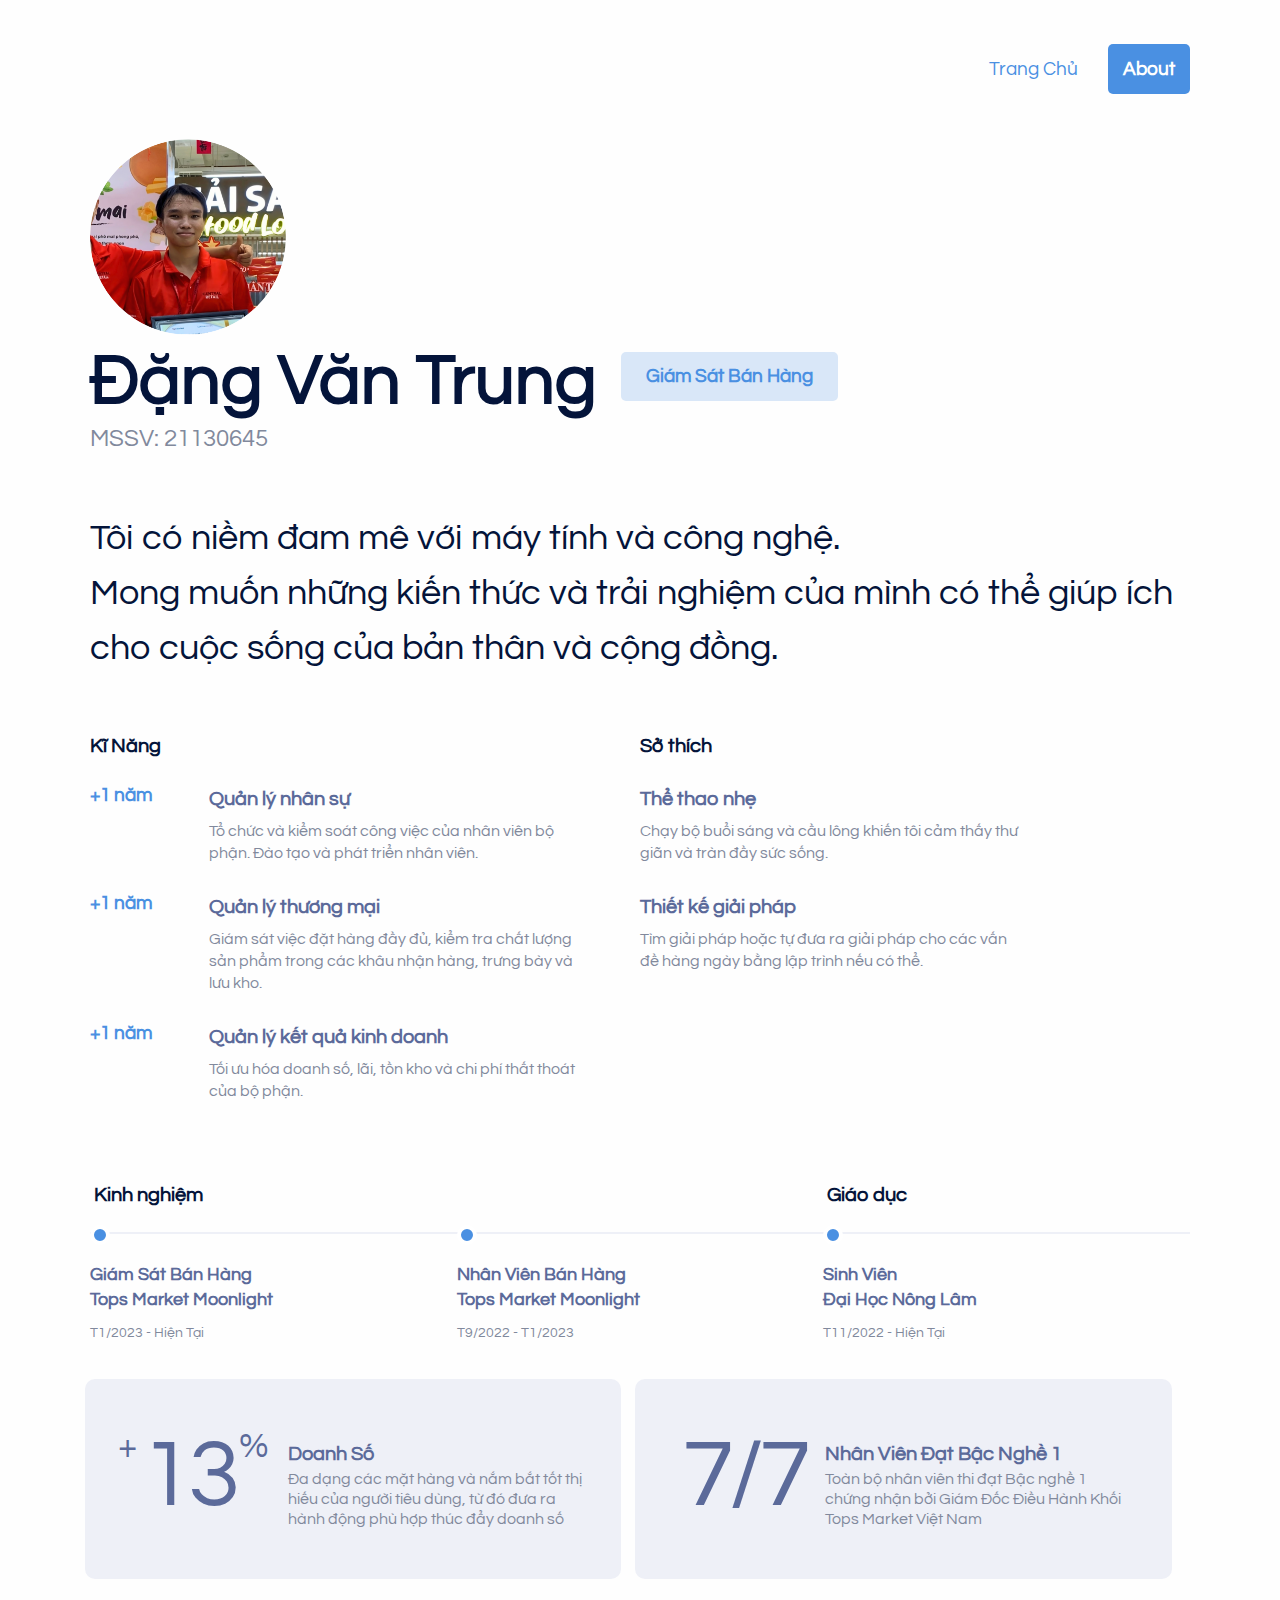
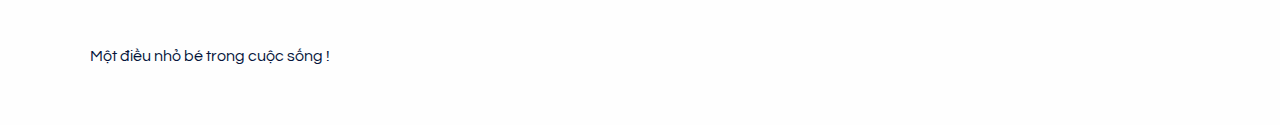
==== about.html @ 810014c7 "Update" ====
<!DOCTYPE html>
<html>
  <head>
    <title>About</title>
    <link rel="stylesheet" type="text/css" href="/styles.css" />
    <meta name="viewport" content="width=device-width, initial-scale=1.0" />
    <link rel="stylesheet" href="./css/about.css" />
  </head>
  <body>
    <header>
      <div class="container">
        <ul class="menu">
          <li class="menu-item">
            <a href="./index.html" class="menu-link">Trang Chủ</a>
          </li>
          <li class="menu-item">
            <a href="./about.html" class="menu-link menu-link--active">About</a>
          </li>
        </ul>
      </div>
    </header>

    <div class="container">
      <div class="hero">
        <img src="./images/avata.png" alt="Dang Van Trung" class="avata" />
        <h1 class="name">Đặng Văn Trung</h1>
        <span class="job-title">Giám Sát Bán Hàng</span>
        <span class="student-id">MSSV: 21130645</span>

        <h2 class="lead">
          Tôi có niềm đam mê với máy tính và công nghệ.
          <br />
          Mong muốn những kiến thức và trải nghiệm của mình có thể giúp ích cho
          cuộc sống của bản thân và cộng đồng.
        </h2>
      </div>
    </div>

    <div class="container">
      <div class="main-content">
        <div class="sections">
          <h2 class="section-title">Kĩ Năng</h2>

          <div class="list-card">
            <span class="exp">+1 năm</span>
            <div>
              <h3>Quản lý nhân sự</h3>
              <span
                >Tổ chức và kiểm soát công việc của nhân viên bộ phận. Đào tạo
                và phát triển nhân viên.</span
              >
            </div>
          </div>

          <div class="list-card">
            <span class="exp">+1 năm</span>
            <div>
              <h3>Quản lý thương mại</h3>
              <span
                >Giám sát việc đặt hàng đầy đủ, kiểm tra chất lượng sản phẩm
                trong các khâu nhận hàng, trưng bày và lưu kho.</span
              >
            </div>
          </div>

          <div class="list-card">
            <span class="exp">+1 năm</span>
            <div>
              <h3>Quản lý kết quả kinh doanh</h3>
              <span
                >Tối ưu hóa doanh số, lãi, tồn kho và chi phí thất thoát của bộ
                phận.</span
              >
            </div>
          </div>
        </div>
        <div class="sections">
          <h2 class="section-title">Sở thích</h2>

          <div class="list-card">
            <div>
              <h3>Thể thao nhẹ</h3>
              <span
                >Chạy bộ buổi sáng và cầu lông khiến tôi cảm thấy thư giãn và
                tràn đầy sức sống.</span
              >
            </div>
          </div>

          <div class="list-card">
            <div>
              <h3>Thiết kế giải pháp</h3>
              <span
                >Tìm giải pháp hoặc tự đưa ra giải pháp cho các vấn đề hàng ngày
                bằng lập trình nếu có thể.</span
              >
            </div>
          </div>
        </div>
      </div>
    </div>

    <!-- Timeeline -->

    <div class="container">
      <ol class="timeline">
        <li class="timeline-item">
          <p class="line">Kinh nghiệm</p>
          <span class="point"></span>
          <p class="description">
            Giám Sát Bán Hàng <br />
            Tops Market Moonlight
          </p>
          <span class="date">T1/2023 - Hiện Tại</span>
        </li>
        <li class="timeline-item">
          <span class="point"></span>
          <p class="description">
            Nhân Viên Bán Hàng<br />
            Tops Market Moonlight
          </p>
          <span class="date">T9/2022 - T1/2023</span>
        </li>
        <li class="timeline-item">
          <p class="line">Giáo dục</p>
          <span class="point"></span>
          <p class="description">
            Sinh Viên <br />
            Đại Học Nông Lâm
          </p>
          <span class="date">T11/2022 - Hiện Tại</span>
        </li>
      </ol>
    </div>

    <br /><br />
    <!-- Achievements -->

    <div class="container cards">
      <div class="card">
        <div class="skill-level">
          <span>+</span>
          <h2>13</h2>
          <span>%</span>
        </div>

        <div class="skill-meta">
          <h3>Doanh Số</h3>
          <span
            >Đa dạng các mặt hàng và nắm bắt tốt thị hiếu của người tiêu dùng,
            từ đó đưa ra hành động phù hợp thúc đẩy doanh số</span
          >
        </div>
      </div>

      <div class="card">
        <div class="skill-level">
          <h2>7/7</h2>
          <!-- <span>Full</span> -->
        </div>

        <div class="skill-meta">
          <h3>Nhân Viên Đạt Bậc Nghề 1</h3>
          <span
            >Toàn bộ nhân viên thi đạt Bậc nghề 1 chứng nhận bởi Giám Đốc Điều
            Hành Khối Tops Market Việt Nam</span
          >
        </div>
      </div>
    </div>
    <footer class="container">
      <span style="font-size: 16px; margin-top: ">
        Một điều nhỏ bé trong cuộc sống !
      </span>
    </footer>
  </body>
</html>
---- css/about.css ----
/*Load google font*/
@import url("https://fonts.googleapis.com/css?family=Questrial:300,400,700");
* {
  margin: 0;
  padding: 0;
  box-sizing: border-box;
}
a {
  text-decoration: none;
  text-transform: none;
  color: #4a90e2;
}

body {
  line-height: 1;
  font-family: Questrial, ubuntu, -apple-system, BlinkMacSystemFont, Segoe UI,
    Roboto, Oxygen, Ubuntu, Cantarell, Open Sans, Helvetica Neue, sans-serif;
  text-rendering: optimizeLegibility;
  -webkit-font-smoothing: antialiased;
  font-size: 19px;
  background-color: #fefefe;
  color: #04143a;
}
ol,
ul {
  list-style: none;
}
img {
  display: block;
  max-width: 100%;
}
/* Reset ends */
.menu {
  display: flex;
  align-items: center;
  justify-content: flex-end;
  gap: 15px;
}
.menu-link {
  font-weight: 400;
  padding: 15px;
  border-radius: 5px;
}
.menu-link--active {
  font-weight: bold;
  background-color: #4a90e2;
  color: white;
}
/*Hero section*/

.container {
  max-width: 1100px;
  height: auto;
  margin: 60px auto;
}

.hero {
  margin: 50px auto;
  position: relative;
}

.avata {
  width: 196px;
  height: 196px;
  border-radius: 50%;
  display: block;
  margin-bottom: 12px;
}

h1.name {
  font-size: 70px;
  /* font-weight: 300; */
  display: inline-block;
}

.job-title {
  vertical-align: top;
  background-color: #d9e7f8;
  color: #4a90e2;
  font-weight: 600;
  margin-top: 5px;
  margin-left: 20px;
  border-radius: 5px;
  display: inline-block;
  padding: 15px 25px;
}

.student-id {
  display: block;
  font-size: 24px;
  font-weight: 300;
  color: #81899c;
  margin-top: 10px;
}

.lead {
  font-size: 36px;
  font-weight: 400;
  margin-top: 60px;
  line-height: 55px;
}

/*hero ends*/

/*skills & intrests*/

.section-title {
  font-size: 20px;
  font-weight: 600;
  margin-bottom: 15px;
  gap: 30px;
}
.sections {
  width: 50%;
}
.list-card {
  margin: 30px 0;
}

.list-card .exp,
.list-card div {
  display: inline-block;
  vertical-align: top;
}

.list-card .exp {
  margin-right: 15px;
  color: #4a90e2;
  font-weight: 600;
  width: 100px;
}

.list-card div {
  width: 70%;
}

.list-card h3 {
  font-size: 20px;
  font-weight: 600;
  color: #5b6a9a;
  line-height: 26px;
  margin-bottom: 8px;
}

.list-card div span {
  font-size: 16px;
  color: #81899c;
  line-height: 22px;
}

/*skill and intrests ends*/

/* Achievements */

.cards {
  max-width: 1120px;
  display: block;
  margin-top: 0px;
}

.card {
  width: 47.9%;
  height: 200px;
  background-color: #eef0f7;
  display: inline-block;
  margin: 7px 5px;
  vertical-align: top;
  border-radius: 10px;
  text-align: center;
  padding-top: 50px;
}

.card-active,
.card:hover {
  transform: scale(1.02);
  transition: 0.5s;
  background-color: #fff;
  box-shadow: 0px 5px 50px -8px #ddd;
  cursor: pointer;
}

.skill-level {
  display: inline-block;
  max-width: 160px;
}

.skill-level span {
  font-size: 35px;
  font-weight: 300;
  color: #5b6a9a;
  vertical-align: top;
}

.skill-level h2 {
  font-size: 95px;
  font-weight: 300;
  display: inline-block;
  vertical-align: top;
  color: #5b6a9a;
  letter-spacing: -5px;
}

.skill-meta {
  vertical-align: top;
  display: inline-block;
  max-width: 300px;
  text-align: left;
  margin-top: 15px;
  margin-left: 15px;
}

.skill-meta h3 {
  font-size: 20px;
  font-weight: 800;
  color: #5b6a9a;
  margin-bottom: 5px;
}

.skill-meta span {
  color: #81899c;
  line-height: 20px;
  font-size: 16px;
}

/* Achievements ends */

/* Timeline styles*/

ol {
  position: relative;
  display: block;
  margin: 100px 0;
  height: 2px;
  background: #eef0f7;
}
ol::before,
ol::after {
  content: "";
  position: absolute;
  top: -10px;
  display: block;
  width: 0;
  height: 0;
  border-radius: 10px;
  border: 0px solid #31708f;
}
ol::before {
  left: -5px;
}
ol::after {
  right: -10px;
  border: 0px solid transparent;
  border-right: 0;
  border-left: 20px solid #31708f;
  border-radius: 3px;
}

/* ---- Timeline elements ---- */
.timeline {
  display: flex;
}
.timeline-item {
  position: relative;
  height: 50px;
  flex-basis: 33.33%;
}
.timeline-item .line {
  position: absolute;
  top: -47px;
  left: 1%;
  font-size: 20px;
  font-weight: 600;
  color: #04143a;
}
.timeline-item .point {
  position: absolute;
  content: "";
  top: -7px;
  left: 0%;
  display: block;
  width: 20px;
  height: 20px;
  border: 4px solid #fff;
  border-radius: 10px;
  background-color: #4a90e2;
}
.timeline-item .description {
  padding: 10px 0;
  margin-top: 20px;
  position: relative;
  font-weight: normal;
  z-index: 1;
  max-width: 95%;
  font-size: 18px;
  font-weight: 600;
  line-height: 25px;
  color: #5b6a9a;
}

.timeline .date {
  font-size: 14px;
  color: #81899c;
  font-weight: 300;
}

/* ---- Hover effects ---- */
li:hover {
  color: #48a4d2;
}
li .description {
  display: block;
}

/*timeline ends*/

/* Media queries*/

@media (max-width: 1024px) {
  .container {
    padding: 15px;
    margin: 0px auto;
  }
  .cards {
    margin-top: 0px;
  }
}

@media (max-width: 768px) {
  .container {
    padding: 15px;
    margin: 0px auto;
  }
  .cards {
    margin-top: 0px;
  }

  .card {
    padding: 15px;
    text-align: left;
  }
  .card h2 {
    font-size: 70px;
  }

  .timeline {
    border: none;
    background-color: rgba(0, 0, 0, 0);
  }

  .timeline li {
    margin-top: 70px;
    height: 150px;
  }
}

@media (max-width: 425px) {
  h1.name {
    font-size: 40px;
  }

  .timeline {
    display: none;
  }

  .job-title {
    position: absolute;
    font-size: 15px;
    top: -40px;
    right: 20px;
    padding: 10px;
  }

  .lead {
    margin-top: 15px;
    font-size: 20px;
    line-height: 28px;
    text-align: justify;
  }
  .container {
    margin: 0px;
    padding: 0 15px;
  }
  footer {
    margin-top: 2050px;
  }
}

/* End of all :P*/

.main-content {
  display: flex;
}
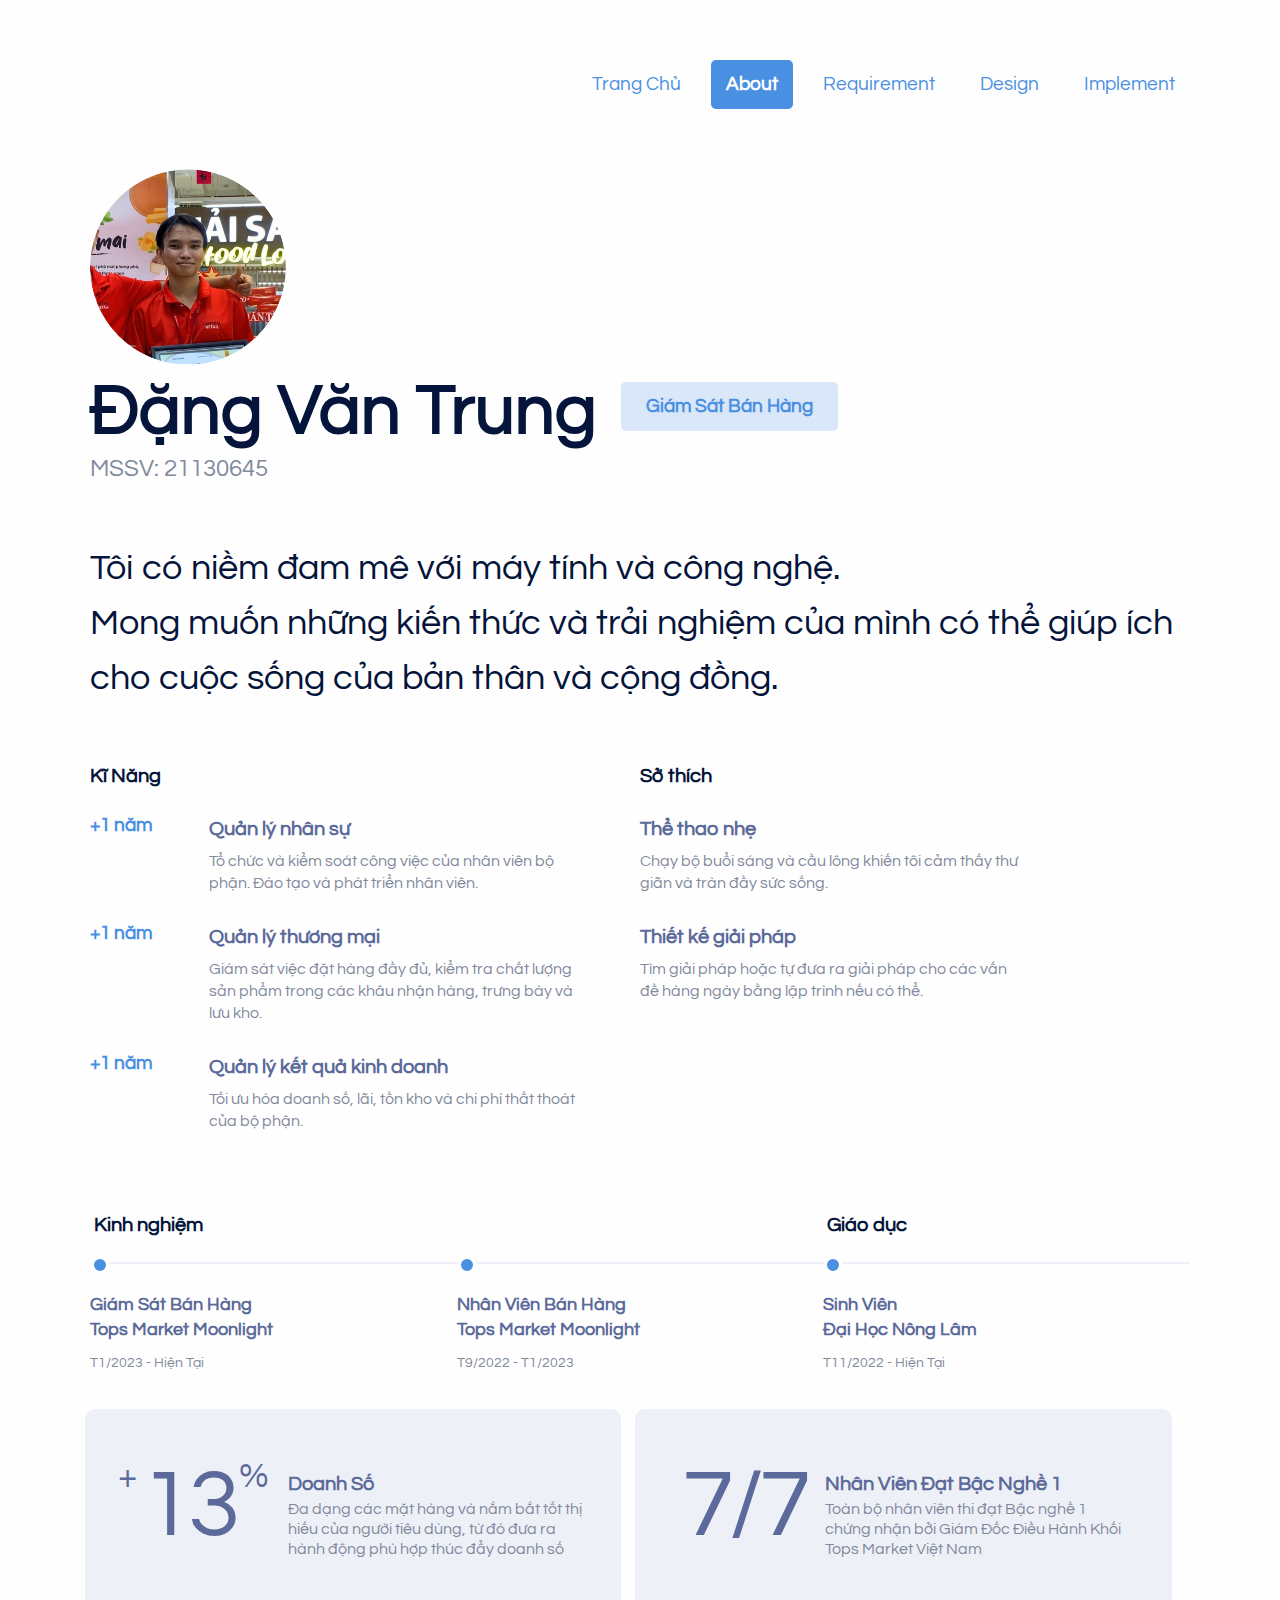
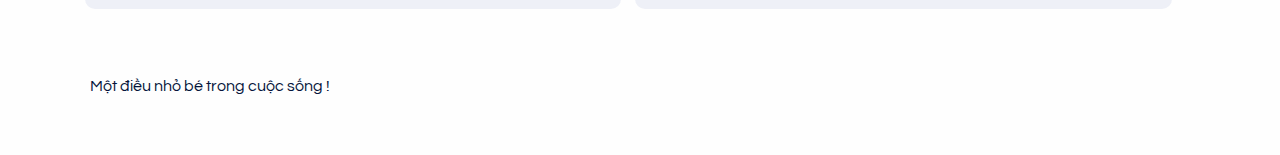
==== commit 1ea673c9: "Upload my day" ====
--- a/about.html
+++ b/about.html
@@ -15,6 +15,15 @@
           </li>
           <li class="menu-item">
             <a href="./about.html" class="menu-link menu-link--active">About</a>
+          </li>
+          <li class="menu-item">
+            <a href="./requirement.html" class="menu-link">Requirement</a>
+          </li>
+          <li class="menu-item">
+            <a href="./design.html" class="menu-link">Design</a>
+          </li>
+          <li class="menu-item">
+            <a href="./about.html" class="menu-link">Implement</a>
           </li>
         </ul>
       </div>
--- a/css/about.css
+++ b/css/about.css
@@ -6,6 +6,7 @@
   box-sizing: border-box;
 }
 a {
+  display: block;
   text-decoration: none;
   text-transform: none;
   color: #4a90e2;
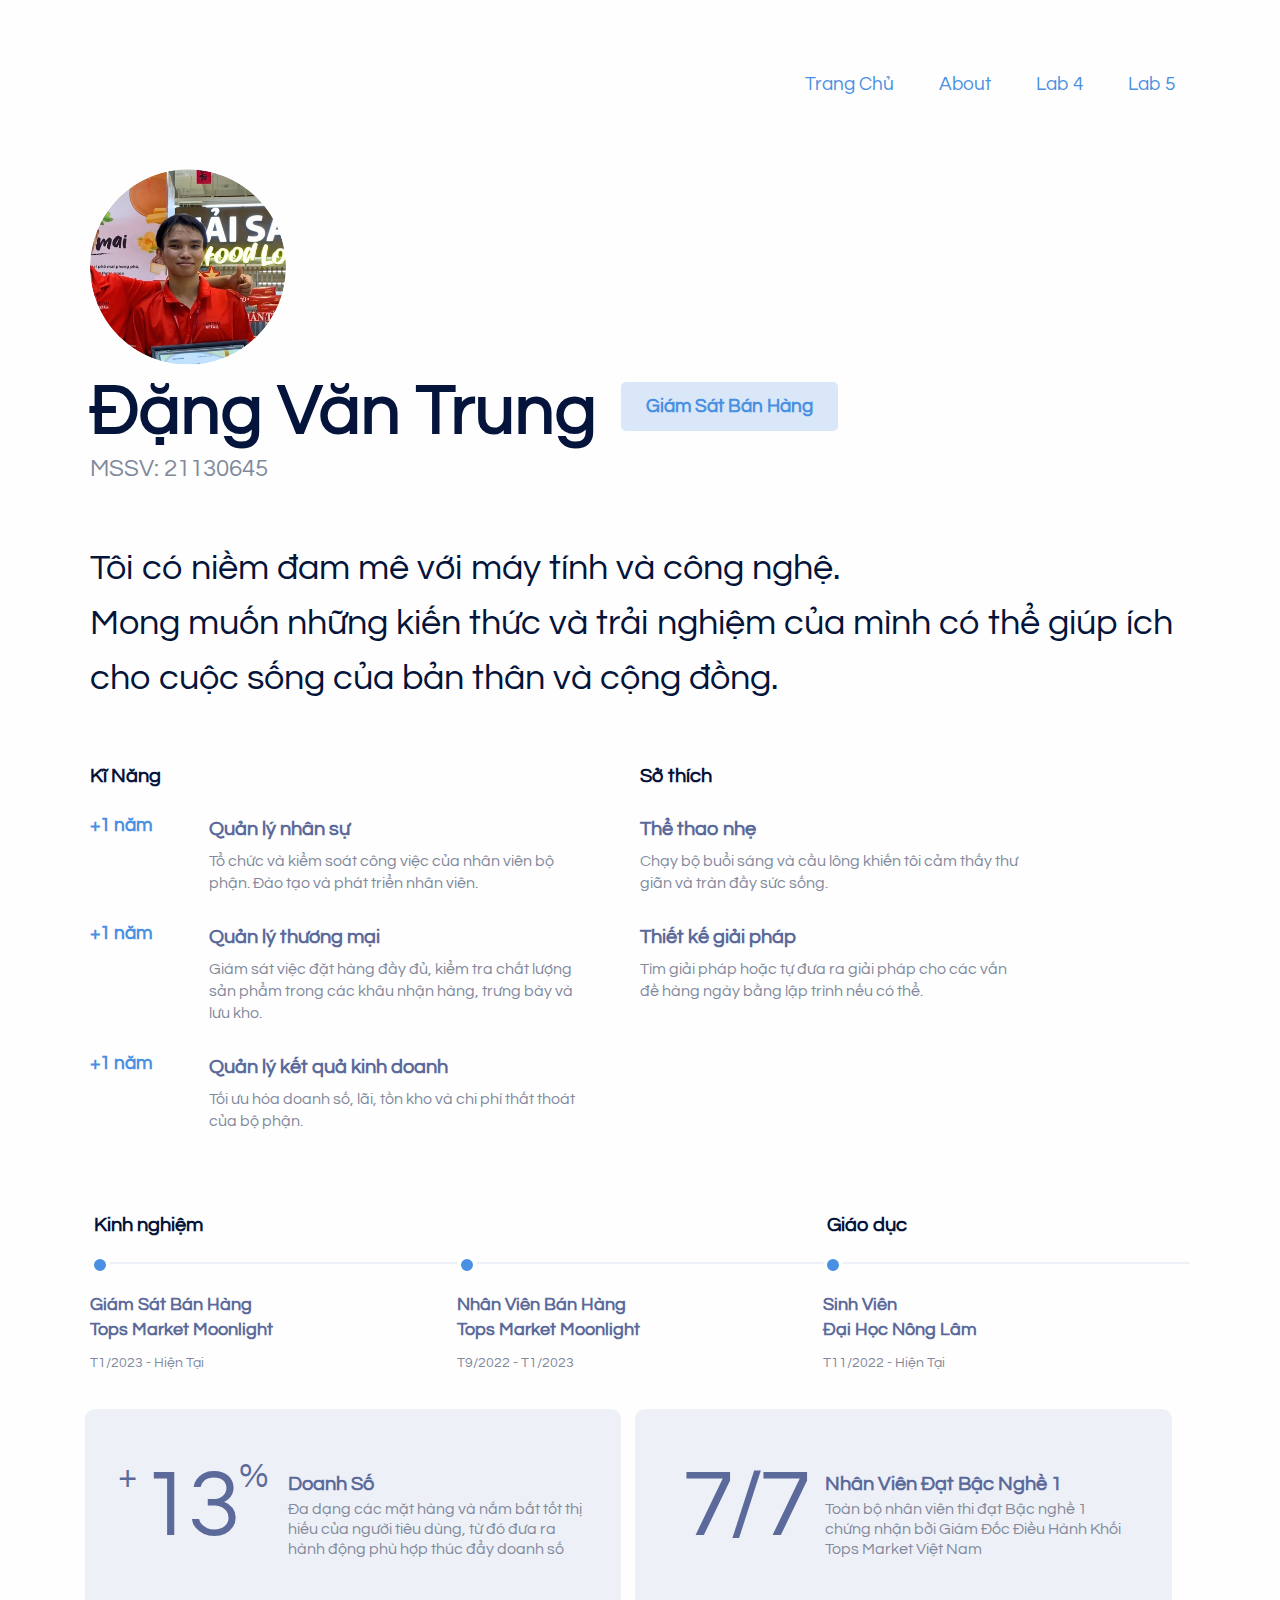
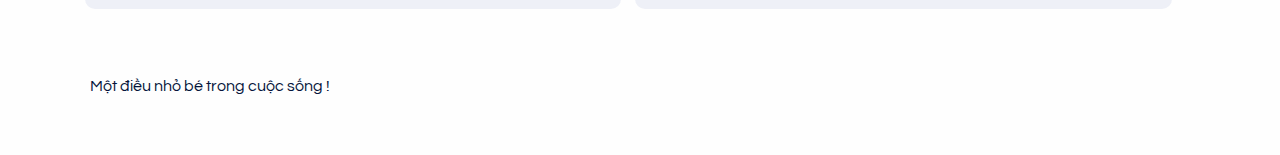
==== commit 024f6f5c: "Lab5" ====
--- a/about.html
+++ b/about.html
@@ -14,16 +14,13 @@
             <a href="./index.html" class="menu-link">Trang Chủ</a>
           </li>
           <li class="menu-item">
-            <a href="./about.html" class="menu-link menu-link--active">About</a>
+            <a href="./about.html" class="menu-link">About</a>
           </li>
           <li class="menu-item">
-            <a href="./requirement.html" class="menu-link">Requirement</a>
+            <a href="./lab-4.html" class="menu-link">Lab 4</a>
           </li>
           <li class="menu-item">
-            <a href="./design.html" class="menu-link">Design</a>
-          </li>
-          <li class="menu-item">
-            <a href="./about.html" class="menu-link">Implement</a>
+            <a href="./lab-5.html" class="menu-link">Lab 5</a>
           </li>
         </ul>
       </div>
